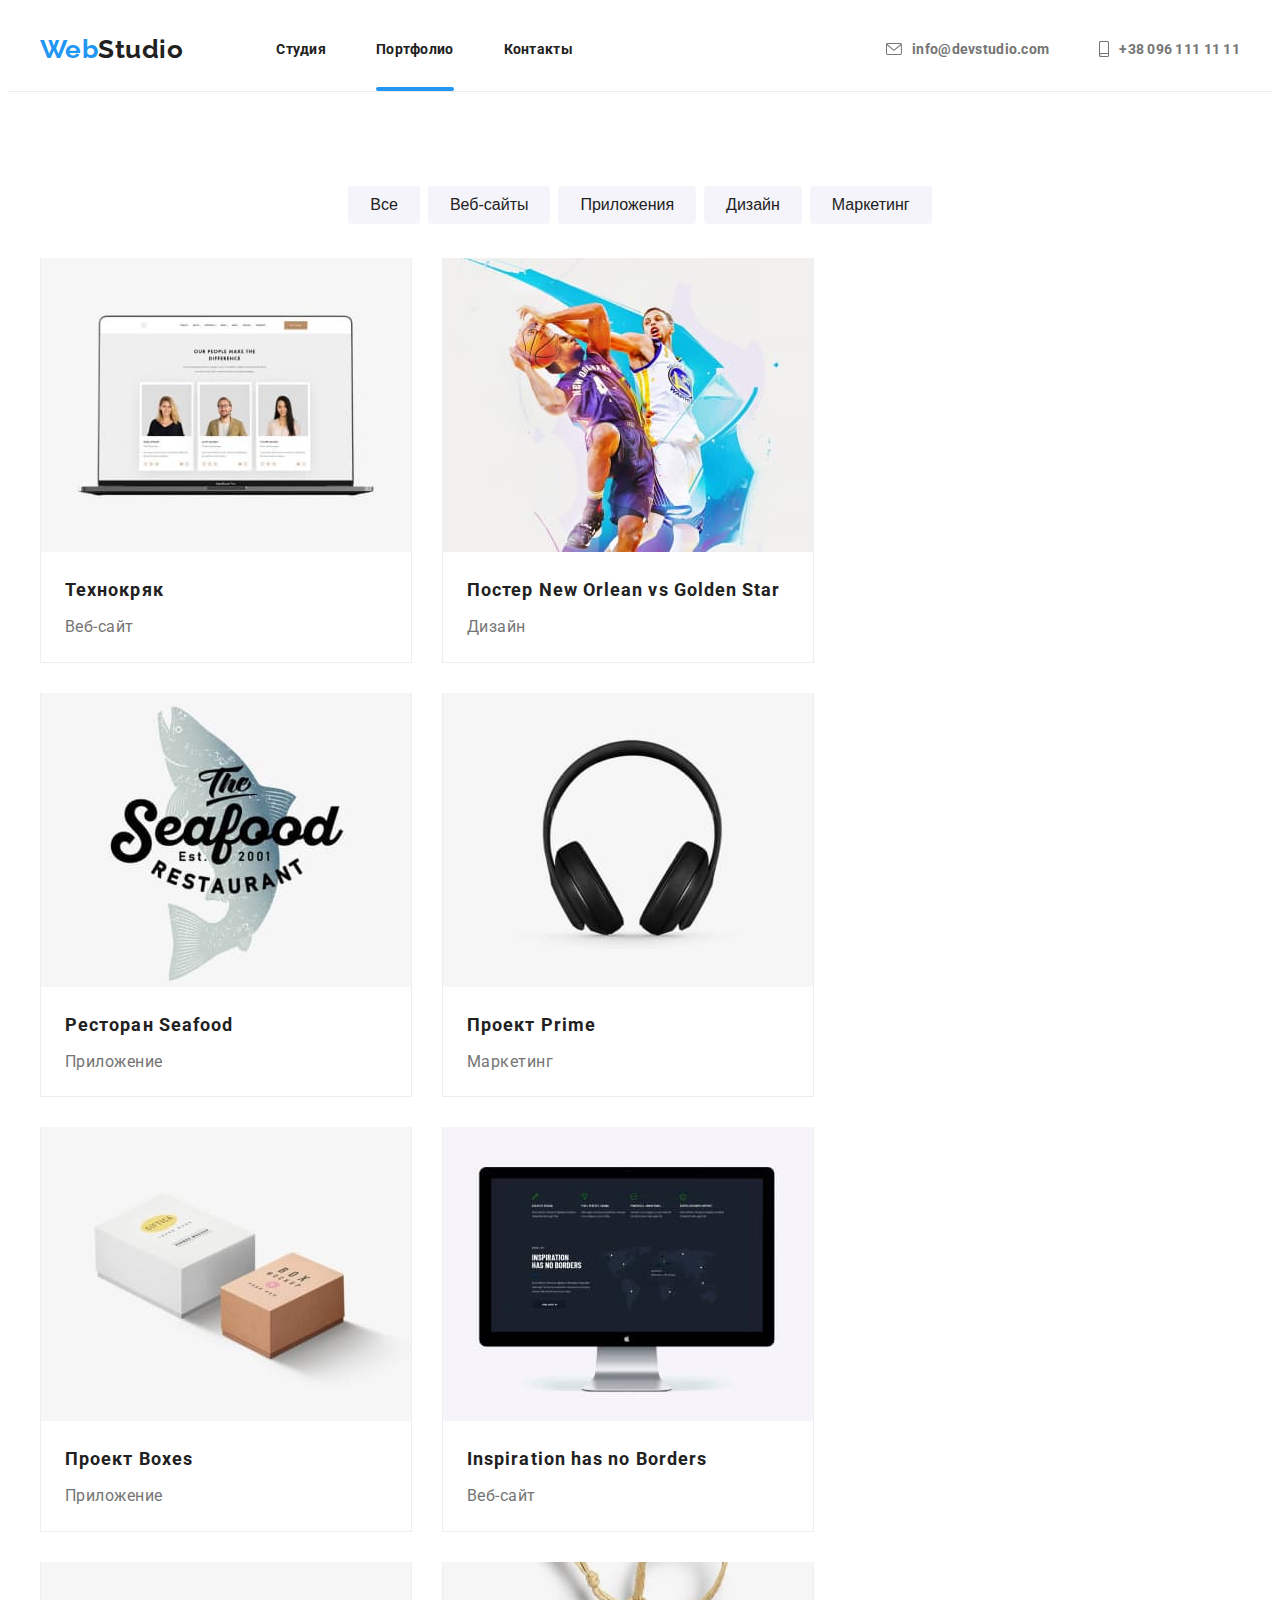
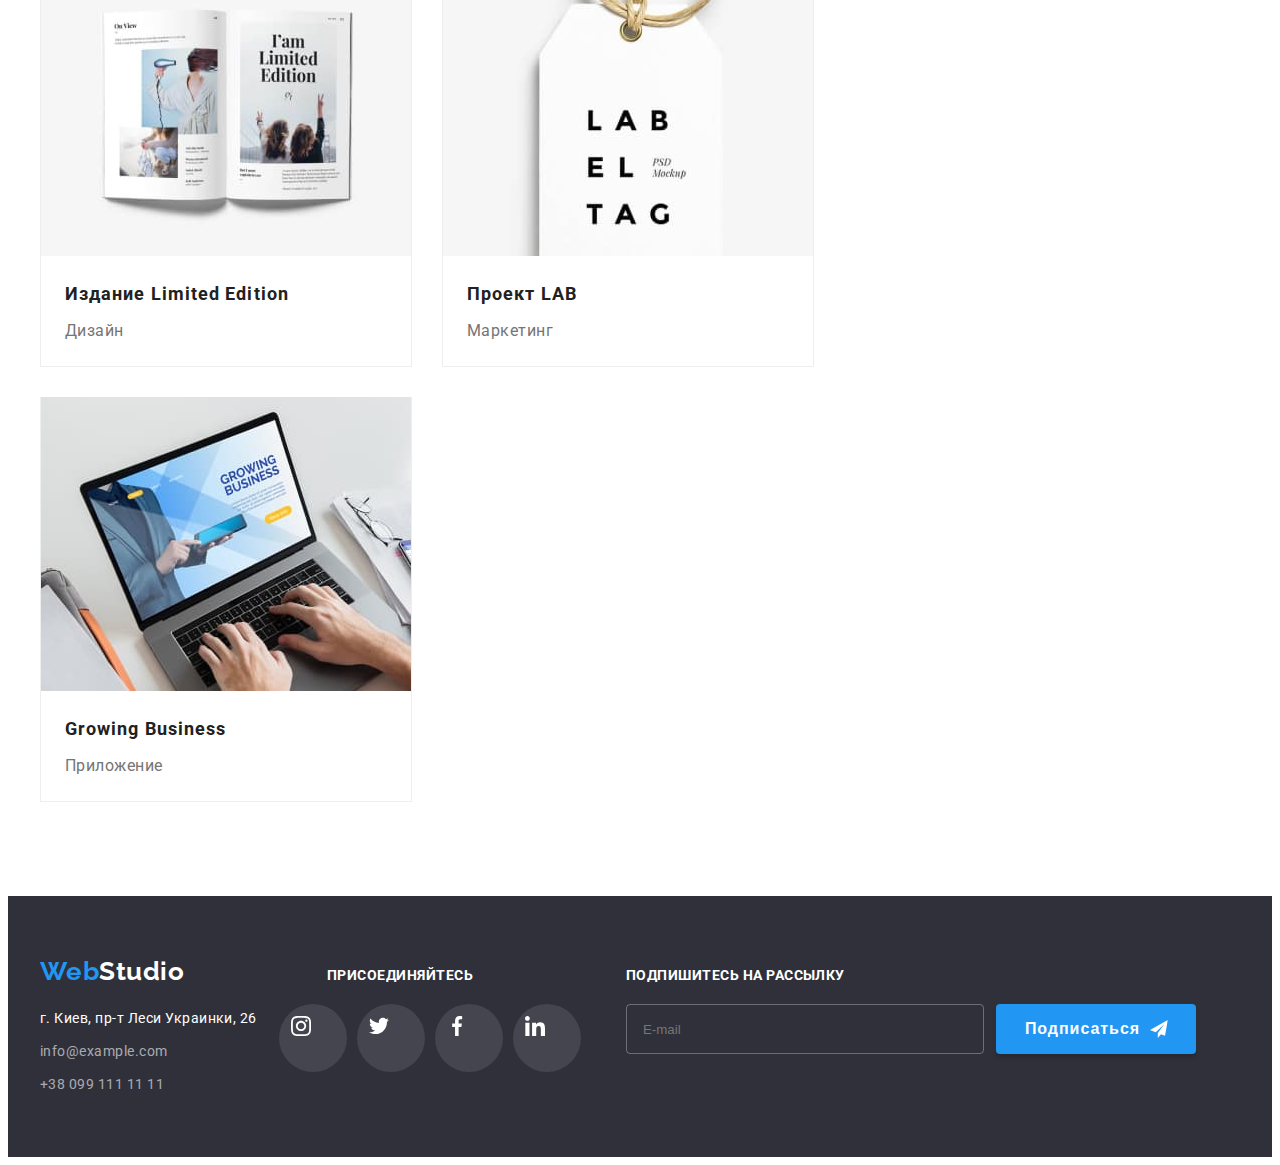
==== portfolio.html @ 142ddcfc "Добавляем разметку" ====
<!DOCTYPE html>
<html lang="en">
<head>
    <meta charset="UTF-8">
    <meta http-equiv="X-UA-Compatible" content="IE=edge">
    <meta name="viewport" content="width=, initial-scale=1.0">
    <title>Document</title>
    <link rel="preconnect" href="https://fonts.googleapis.com">
    <link rel="preconnect" href="https://fonts.gstatic.com" crossorigin>
    <link href="https://fonts.googleapis.com/css2?family=Raleway:wght@700&family=Roboto:wght@400;500;700;900&display=swap" rel="stylesheet">
    <link rel="stylesheet" href="https://cdnjs.cloudflare.com/ajax/libs/modern-normalize/1.0.0/modern-normalize.min.css"
        integrity="sha512-ISS7cAi1PEhQ8jnbJpJZMd29NlhNj4AWYyLOSp2CE/CsHxTCu+r+t0D2yoJudVrd0/8fTVPUVDzY5Tvli75u/g=="
        crossorigin="anonymous"/>
    <link rel="stylesheet" href="./css/styles.css"/>
</head>
<body class="page">

    <!--Верхняя линия-->
    <header class="header">
    <div class="container header-container">
    <nav class="container-items">
            <a href="./index.html" class="header-logo link">
    <span class="logo-web-header">Web</span>Studio
            </a>
    <ul class="list header-list">
        <li class="header-item"><a class="link header-link" href="./index.html">Студия</a></li>
        <li class="header-item"><a class="link header-link current" href="./portfolio.html">Портфолио</a></li>
        <li class="header-item"><a class="link header-link" href="">Контакты</a></li>
    </ul>
    </nav>
    <div class="header-connect">
    <ul class="list header-items">
    
    <li class="header-item">
        <a class="link header-contacts" href="mailto:info@devstudio.com">
            <svg class="header-email" width="16" height="12">
                <use href="./images/icons.svg#envelope"></use>
            </svg>
            info@devstudio.com
        </a>
    </li>
    <li class="header-item">
        <a class="link header-contacts" href="tel:+380961111111">
            <svg class="header-email" width="10" height="16">
                <use href="./images/icons.svg#smartphone"></use>
            </svg>
            +38 096 111 11 11
        </a>
    </li>
</ul>
    </div>
    </div>
</header>
<main>

    <!--Фильтр-->
    <section class="filter">
        <div class="container">
            <h2 class="visually-hidden">Особенности</h2>
        <ul class="list filter-list">
            <li class="filter-link"><button type="button" class="button-portfolio">Все</button></li>
            <li class="filter-link"><button type="button" class="button-portfolio">Веб-сайты</button></li>
            <li class="filter-link"><button type="button" class="button-portfolio">Приложения</button></li>
            <li class="filter-link"><button type="button" class="button-portfolio">Дизайн</button></li>
            <li class="filter-link"><button type="button" class="button-portfolio">Маркетинг</button></li>
        </ul>
    </div>
    </section>
    <!--Портфолио-->
    <section class="portfolio">
        <div class="container portfolio-container">
        <h1 class="portfolio-title">Картинки</h1>
        <ul class="portfolio-list">
            <li class="portfolio-item">
                <div class="portfolio-item-wrap">
            <img src="./images/img1.jpg" alt="desktop" width="370" height="294"/>
            <p class="portfolio-img-text">Технокряк это современная площадка распространения коронавируса. Компании используют эту платформу для цифрового шпионажа и атак на защищённые сервера конкурентов.</p>
                </div>
            <div class="project">
                <h2 class="portfolio-subtitle">Технокряк</h2>
                    <p class="portfolio-text">Веб-сайт</p>
            </div>
            </li>
            <li class="portfolio-item">
                <div class="portfolio-item-wrap">
            <img src="./images/img2.jpg" alt="desktop" width="370" height="294"/>
            <p class="portfolio-img-text">Технокряк это современная площадка распространения коронавируса. Компании используют эту платформу для цифрового шпионажа и атак на защищённые сервера конкурентов.</p>
                </div>
            <div class="project">
                <h2 class="portfolio-subtitle">Постер New Orlean vs Golden Star</h2>
                    <p class="portfolio-text">Дизайн</p>
                </div>
            </li>
            <li class="portfolio-item">
                <div class="portfolio-item-wrap">
            <img src="./images/img3.jpg" alt="desktop" width="370" height="294"/>
            <p class="portfolio-img-text">Технокряк это современная площадка распространения коронавируса. Компании используют эту платформу для цифрового шпионажа и атак на защищённые сервера конкурентов.</p>
                </div>
            <div class="project">
                <h2 class="portfolio-subtitle">Ресторан Seafood</h2>
                    <p class="portfolio-text">Приложение</p>
                </div>
            </li>
            <li class="portfolio-item">
                <div class="portfolio-item-wrap">
            <img src="./images/img4.jpg" alt="desktop" width="370" height="294"/>
            <p class="portfolio-img-text">Технокряк это современная площадка распространения коронавируса. Компании используют эту платформу для цифрового шпионажа и атак на защищённые сервера конкурентов.</p>
                </div>
            <div class="project">
                <h2 class="portfolio-subtitle">Проект Prime</h2>
                    <p class="portfolio-text">Маркетинг</p>
                </div>
            </li>
            <li class="portfolio-item">
                <div class="portfolio-item-wrap">
            <img src="./images/img5.jpg" alt="desktop" width="370" height="294"/>
            <p class="portfolio-img-text">Технокряк это современная площадка распространения коронавируса. Компании используют эту платформу для цифрового шпионажа и атак на защищённые сервера конкурентов.</p>
                </div>
            <div class="project">
                <h2 class="portfolio-subtitle">Проект Boxes</h2>
                    <p class="portfolio-text">Приложение</p>
                </div>
            </li>
            <li class="portfolio-item">
                <div class="portfolio-item-wrap">
            <img src="./images/img6.jpg" alt="desktop" width="370" height="294"/>
            <p class="portfolio-img-text">Технокряк это современная площадка распространения коронавируса. Компании используют эту платформу для цифрового шпионажа и атак на защищённые сервера конкурентов.</p>
                </div>
            <div class="project">
                <h2 class="portfolio-subtitle">Inspiration has no Borders</h2>
                    <p class="portfolio-text">Веб-сайт</p>
                </div>
            </li>
            <li class="portfolio-item">
                <div class="portfolio-item-wrap">
            <img src="./images/img7.jpg" alt="desktop" width="370" height="294"/>
            <p class="portfolio-img-text">Технокряк это современная площадка распространения коронавируса. Компании используют эту платформу для цифрового шпионажа и атак на защищённые сервера конкурентов.</p>
                </div>
            <div class="project">
                <h2 class="portfolio-subtitle">Издание Limited Edition</h2>
                    <p class="portfolio-text">Дизайн</p>
                </div>
            </li>
            <li class="portfolio-item">
                <div class="portfolio-item-wrap">
            <img src="./images/img8.jpg" alt="desktop" width="370" height="294"/>
            <p class="portfolio-img-text">Технокряк это современная площадка распространения коронавируса. Компании используют эту платформу для цифрового шпионажа и атак на защищённые сервера конкурентов.</p>
                </div>
            <div class="project">
                <h2 class="portfolio-subtitle">Проект LAB</h2>
                    <p class="portfolio-text">Маркетинг</p>
                </div>
            </li>
            <li class="portfolio-item">
                <div class="portfolio-item-wrap">
            <img src="./images/img9.jpg" alt="desktop" width="370" height="294"/>
            <p class="portfolio-img-text">Технокряк это современная площадка распространения коронавируса. Компании используют эту платформу для цифрового шпионажа и атак на защищённые сервера конкурентов.</p>
                </div>
            <div class="project">
                <h2 class="portfolio-subtitle">Growing Business</h2>
                    <p class="portfolio-text">Приложение</p>
                </div>
            </li>
        </ul>
    </div>
    </section>
    </main>

       <!--Подвал-->
       <footer class="footer">
        <div class="container-footer">
            <div class="container-left">
        <a class="footer-logo link" href="./index.html">
            <span class="logo-web-footer">Web</span>Studio
        </a>
    <address>
        <ul class="footer-contacts list">
            <li class="footer-address-item">
                <a class="link footer-address" href="https://www.google.com/maps/@50.4296971,30.5343957,17z/data=!5m1!1e1?hl=ru-RU">г. Киев, пр-т Леси Украинки, 26</a>
            </li>
            <li class="footer-address-item">
                <a class="link footer-contacts" href="mailto:info@devstudio.com">info@example.com</a>
            </li>
            <li class="footer-address-item">
                <a class="link footer-contacts" href="tel:+380961111111">+38 099 111 11 11</a>
            </li>
        </ul>
    </address>
            </div>
            <div class="container-middle">
                <h3 class="footer-title-link">присоединяйтесь</h3>
                <ul class="footer-social-list">
                    <li class="footer-social-list-item">
                        <a class="footer-social-link" href="">
                            <svg class="footer-link-icons" width="20" height="20">
                                <use href="./images/icons.svg#instagram"></use>
                            </svg>
                        </a> 
                    </li>
                    <li class="footer-social-list-item">
                        <a class="footer-social-link" href="">
                            <svg class="footer-link-icons" width="20" height="20">
                                <use href="./images/icons.svg#twitter"></use>
                            </svg>
                        </a> 
                    </li>
                    <li class="footer-social-list-item">
                        <a class="footer-social-link" href="">
                            <svg class="footer-link-icons" width="20" height="20">
                                <use href="./images/icons.svg#facebook"></use>
                            </svg>
                        </a> 
                    </li>
                    <li class="footer-social-list-item">
                        <a class="footer-social-link" href="">
                            <svg class="footer-link-icons" width="20" height="20">
                                <use href="./images/icons.svg#linkedin"></use>
                            </svg>
                        </a> 
                    </li>
                </ul>
            </div>
            <div class="container-right">
                <h3 class="footer-title-link">Подпишитесь на рассылку</h3>
                <form class="container-right-form" action="#">
                <label class="input-email" for="user-newsletter"></label>
                <input 
                type="text" 
                class="form-newsletter" 
                name="user-newsletter" 
                id="user-newsletter"
                placeholder="E-mail">
                <button  class="footer-btn" type="submit">
                    <span class="footer-btn-text">Подписаться
                        <svg class="footer-right-link-icons" width="24" height="24">
                            <use href="./images/icons.svg#icon-send"></use>
                        </svg>
                    </span>
                </button>
            </form>
            </div>
</div>
    </footer>
</body>
</html>
---- css/styles.css ----
:root {
  --header-color: #212121;
  --color-text:#757575;
  --accent-color:#2196F3;
  --title-color:#FFFFFF;
}
  body {
  font-family: 'Roboto', sans-serif;
  letter-spacing: 0.03em;
}
.list {
  list-style: none;
}
.link {
  text-decoration: none;
}
p,h1,h2,h3,h4,h5,h6 {
  margin: 0;
}
ul {
  margin: 0;
  padding-left: 0;
}
button {
  cursor: pointer;
}
img {
  display: block;
  max-width: 100%;
  height: auto;
}

.container {
  width: 1200px;
  padding-left: 15px;
  padding-right: 15px;
  margin: 0 auto;
}
section {
  padding-top: 94px;
  padding-bottom: 94px;
}

/*----Верхняя линия----*/
.header {
 
  background-color: var(--title-color);
  border-bottom-color:#ECECEC;
  border-bottom-width: 1px;
  border-bottom-style: solid;
}
.header-container{
  display: flex;
  align-items: center;
} 
.container-items {
  display: flex;
  align-items: center; 
}
.header-list {
  display: flex;
}
.header-item:not(:last-child) {
  margin-right: 50px;
}
.header-connect {
  margin-left: auto;
}
.header-items {
  display: flex;
}


.header-logo {
  margin-right: 93px;
  font-family: 'Raleway', sans-serif;
  font-style: normal;
  font-weight: bold;
  font-size: 26px;
  line-height: 1.19; 
  color: var(--header-color);
}
.logo-web-header {
  font-family: 'Raleway', sans-serif;
  font-style: normal;
  font-weight: bold;
  font-size: 26px;
  line-height: 1.19; 
  color: #2196F3;

}
.header-link {
  font-weight: bold;
  font-size: 14px;
  line-height: 1.33;
  letter-spacing: 0.02em;
  color: var(--header-color);
  transition: color 250ms  cubic-bezier(0.4, 0, 0.2, 1);
  position: relative;
  display: flex;
  padding-top: 32px;
  padding-bottom: 32px;
  
}
.current::after {
  content: '';
  position: absolute;
  display: block;
  width: 100%;
  background-color: var(--accent-color);
  height: 4px;
  left: 0;
  bottom: 0;
  border-radius: 2px;
}




.header-contacts {
  font-style: normal;
  font-weight: bold;
  font-size: 14px;
  line-height: 1.33;
  letter-spacing: 0.02em;
  color: var(--color-text);
  display: flex;
  flex-direction: row;
  align-items: center;
  transition: color 250ms  cubic-bezier(0.4, 0, 0.2, 1);
}
.header-contacts:focus,
.header-contacts:hover {
  color: var(--accent-color);
}

.header-link:hover, 
.header-link:focus{
  color: var(--accent-color);
}
.header-contacts:hover .header-email,
.header-contacts:focus .header-email{
  fill: var(--accent-color);
}
.header-email {
  cursor: pointer;
  fill: var(--color-text);
  margin-right: 10px;
}







/*--Шапка--*/

.tagline {
  padding-top: 200px;
  padding-bottom: 200px;
  background-color:#2F303A;
  text-align: center;
  
  
  }
  .overlay {
    max-width: 1600px;
    height: 600px;
    margin-left: auto;
    margin-right: auto;
    background-image: linear-gradient(
      rgba(47, 48, 58, 0.4),
      rgba(47, 48, 58, 0.4)
      ),
      url("../images/overlay.jpg");
    background-size: cover;
    background-repeat: no-repeat;
    background-position: center;

  }

.tagline-title {
  font-weight: 900;
  font-size: 44px;
  line-height: 1.36;
  letter-spacing: 0.06em;
  text-transform: uppercase;
  color: var(--title-color);
  display: flex;
  max-width: 696px;
  margin-bottom: 30px;
  margin-left: auto;
  margin-right: auto;
}
.tagline-btn {
  background: var(--accent-color);
  box-shadow: 0px 4px 4px rgba(0, 0, 0, 0.15);
  border: 0;
  border-radius: 4px;
  margin-top: 30px;
  margin-right: auto;
  margin-left: auto;
  font-weight: 700;
  font-size: 16px;
  line-height: 1.87;
  letter-spacing: 0.06em;
  cursor: pointer;
  display: flex;
  padding: 10px 32px;
  transition: background-color 250ms  cubic-bezier(0.4, 0, 0.2, 1);

}
.tagline-btn-text {
  font-weight: bold;
  font-size: 16px;
  line-height: 1.87;
  display: flex;
  align-items: center;
  text-align: center;
  letter-spacing: 0.06em;
  color: var(--title-color);

}
.tagline-btn:hover,
.tagline-btn:focus {
  background-color: #188CE8;
}



/*---Список качеств---*/



.feature {
  padding-top: 94px;
  padding-bottom: 94px;
}

.feature-container {
  display: flex;
  justify-content: space-around;
}


.feature-item {
  width: 270px;
  height: 251px;
}
.feature-item::before {
  display: block;
  content: "";
  height: 120px;
  background-size: 70px 70px;
  background-repeat: no-repeat;
  background-position: center;
  background-color: #F5F4FA;
  border-radius: 4px;
  margin-bottom: 30px;
  
}
.icon-antenna::before {
  background-image: url("../images/antenna\ 1.svg");
}
.icon-clock::before {
  background-image: url("../images/clock\ 1.svg");
}
.icon-diagram::before {
  background-image: url("../images/diagram\ 1.svg");
}
.icon-astronaut::before {
  background-image: url("../images/astronaut\ 1.svg");
}
.feature-title {
  font-style: normal;
  font-weight: bold;
  font-size: 14px;
  line-height: 1.14;
  text-transform: uppercase;
  color: var(--header-color);
}
.visually-hidden {
  position: absolute;
  white-space: nowrap;
  width: 1px;
  height: 1px;
  overflow: hidden;
  border: 0;
  padding: 0;
  clip: rect(0 0 0 0);
  clip-path: inset(50%);
  margin: -1px;
}
.feature-text {
  padding-top: 10px;
  font-style: normal;
  font-weight: normal;
  font-size: 14px;
  line-height: 1.71;
  color: var(--color-text);
}
.feature-item:not(:last-child) {
  margin-right: 30px;
}



/*--Фото чем мы занимаемся--*/
.about {
  padding-top: 0px;
  padding-bottom: 94px;
}
.about-title {
  font-weight: bold;
  font-size: 36px;
  line-height: 1.16;
  text-align: center;
  color: var(--header-color);
  padding-bottom: 50px;
}
.about-list {
  display: flex;
  flex-wrap: wrap;
  margin-left: -30px;
  margin-bottom: -30px;
}
.about-images {
  width: calc(100% / 3 - 30px);
  margin-left: 30px;
  margin-bottom: 30px;
  position: relative;
}


.about-main-text {
  position: absolute;
  left: 0;
  bottom: 0;
  background-color: rgba(47, 48, 58, 0.8);
  font-size: 14px;
  line-height: 1.14;
  text-align: center;
  padding: 27px;
  width: 100%;
  align-items: center;
  text-transform: uppercase;
  color: var(--title-color);
  
}
/*--Наша команда--*/
.team {
  background: #F5F4FA;
  padding-top: 0px;
  padding-bottom: 0px;
  
}
.team-container {
  max-width: 1600px;
  height: 708px;
}
  
.team-text {
  font-weight: bold;
  font-size: 36px;
  line-height: 1.16;
  color: var(--header-color);
  align-items: center;
  text-align: center;
  padding-bottom: 50px;
  padding-top: 94px;

}
.team-name {
  font-style: normal;
  font-weight: 500;
  font-size: 16px;
  line-height: 1.18;
  color: var(--header-color);
  text-align: center;
  margin-top: 30px;
  margin-bottom: 10px;


}
.team-position {
  font-size: 16px;
  line-height: 1.18;
  color: var(--color-text);
  align-items: center;
  text-align: center;
  margin-bottom: 16px;
}
.team-list {
  display: flex;
  flex-wrap: wrap;
  margin-left: -30px;
  margin-bottom: -30px;
}
.card-item {
  width: calc(100% / 4 - 30px);
  margin-left: 30px;
  margin-bottom: 30px;
  box-shadow: 0px 1px 3px rgba(0, 0, 0, 0.12), 0px 1px 1px rgba(0, 0, 0, 0.14),
  0px 2px 1px rgba(0, 0, 0, 0.2);
  border-radius: 0px 0px 4px 4px;
  background: var(--title-color);
}

.team-social-list {
  display: flex;
  justify-content: space-around;
  margin-left: 32px;
  margin-right: 30px;
  
}
.team-social-item:not(:first-child) {
  margin-left: 10px;
}

.team-social-link {
  width: 44px;
  height: 44px;
  display: flex;
  background-color: var(--title-color) ;
  justify-content: center;
  align-content: center;
  border-radius: 50%;
  margin-bottom: 30px;
  flex-direction: column;
  align-items: center;
  transition: background-color 250ms  cubic-bezier(0.4, 0, 0.2, 1);

}



.team-social-link:hover,
.team-social-link:focus {
  background-color: #2196F3;
}
.team-social-link:hover .social-icon,
.team-social-link:focus .social-icon {
  fill: var(--title-color);
}
.social-icon {
  fill: #AFB1B8;

}
/*--Постоянные клиенты--*/
.client {
  padding-top: 94px;
  padding-bottom: 94px;
}
.client-container {
  width: 1200px;
  height: 184px;
}
.client-text {
  font-weight: bold;
  font-size: 36px;
  line-height: 1.17;
  color: var(--header-color);
  align-items: center;
  text-align: center;
  padding-bottom: 50px;
  
}

  .client-list {
    display: flex;
    flex-direction: row;
    flex-wrap: wrap;
    margin-left: -30px;
    margin-top: -50px;
    margin-bottom: 122px;
    color: purple;
    
  }
  .client-link {
    display: flex;
    justify-content: center;
    align-items: center;
    border: 1px solid #AFB1B8;
    border-radius: 4px;
    margin-left: 30px;
    margin-top: 50px;
    color: #AFB1B8;
    width: 170px;
    height: 92px;
    transition: fill 250ms  cubic-bezier(0.4, 0, 0.2, 1);
    
  }
  .client-link:hover,
  .client-link:focus {
    border: 1px solid var(--accent-color);
  }
  .client-link:hover .client-icon,
  .client-link:focus .client-icon {
  fill: var(--accent-color);
  }

  .client-icon {
    fill: #AFB1B8;
    transition: fill 250ms  cubic-bezier(0.4, 0, 0.2, 1);
    
  }





/*--Подвал--*/

.footer {
  background-color: #2F303A;
  padding-top: 60px;
  padding-bottom: 60px;
}
.container-footer {
  display: flex;
  align-items: baseline;
    width: 1200px;
    padding-left: 15px;
    padding-right: 15px;
    margin: 0 auto;
}


.footer-logo {
  font-family: Raleway, sans-serif;
  font-style: normal;
  font-weight: bold;
  font-size: 26px;
  line-height: 1.19; 
  color: var(--title-color);
  display: inline-block;
  padding-bottom: 20px;


}
.footer-address-item:not(:last-child) {
  margin-bottom: 9px;
}
.logo-web-footer {
  font-family: Raleway, sans-serif;
  font-style: normal;
  font-weight: bold;
  font-size: 26px;
  line-height: 1.19; 
  letter-spacing: 0.03em;
  color: #2196F3;
}
.footer-address {
  font-style: normal;
  font-size: 14px;
  line-height: 1.71;
  color: var(--title-color);
  margin-top: 20px;
}
.footer-contacts {
  font-style: normal;
  font-size: 14px;
  line-height: 1.71;
  color: rgba(255, 255, 255, 0.6);
}

.container-middle {
  width: 206px;
  height: 80px;
  margin-left: 70px;

}
.footer-title-link {
  font-weight: 700;
  font-size: 14px;
  line-height: 1.14;
  text-transform: uppercase;
  color: #FFFFFF;
  margin-bottom: 20px;
}
.footer-social-list {
  display: flex;
  justify-content: center;
  align-items: center;
  list-style: none;
  padding: 0px;
}
.footer-social-list-item:not(:first-child) {
  margin-left: 10px;
}
.footer-social-link {
  display: block;
  width: 44px;
  height: 44px;
  border-radius: 50%;
  padding: 12px;
  background-color: rgba(255, 255, 255, 0.1);
  color: #FFFFFF;
  transition: background-color 250ms  cubic-bezier(0.4, 0, 0.2, 1);
}
.footer-link-icons {
  fill: #FFFFFF;
}
.footer-social-link:hover,
.footer-social-link:focus {
  background-color: #2196F3;
}
.container-right {
  width: 570px;
  height: 86px;
  margin-left: 93px;
}
.container-right-form {
  display: flex;
  justify-content: space-between;
}

.form-newsletter {
width: 358px;
height: 50px;
border: 1px solid rgba(255, 255, 255, 0.3);
box-sizing: border-box;
border-radius: 4px;
background-color: transparent;
color: var(--title-color);
padding-left: 16px;
cursor: pointer;
transition: border-color 250ms  cubic-bezier(0.4, 0, 0.2, 1);
outline: none;
}

.form-newsletter:focus {
  border-color: var(--accent-color);
}

.footer-btn {
  background: var(--accent-color);
  box-shadow: 0px 4px 4px rgba(0, 0, 0, 0.15);
  border: 0;
  border-radius: 4px;
  margin-right: auto;
  margin-left: 12px;
  font-weight: 700;
  font-size: 16px;
  line-height: 1.87;
  letter-spacing: 0.06em;
  cursor: pointer;
  display: flex;
  padding: 10px 28px 10px 29px;
  transition: background-color 250ms  cubic-bezier(0.4, 0, 0.2, 1);

}
.footer-btn-text {
  width: 143px;
  height: 30px; 
  font-weight: bold;
  font-size: 16px;
  line-height: 1.87;
  display: flex;
  align-items: center;
  text-align: center;
  letter-spacing: 0.06em;
  color: var(--title-color);
  
}
.footer-right-link-icons {
  margin-left: 10px;
  fill: var(--title-color);
  display: flex;
  align-items: center;
  text-align: center;
  flex-direction: column;
  justify-content: center;
  align-content: center;

}
.footer-btn:hover,
.footer-btn:focus {
  background-color: #188CE8;
}

/*---Фильтр---*/
.portfolio-container{
padding-left: 0px;
padding-right: 0px;
}

.filter {
  padding-bottom: 0px;
}
.filter-list {
  display: flex;
  justify-content: center;

}
.button-portfolio {
  font-weight: 500;
  font-size: 16px;
  line-height: 1.63;
  color: var(--header-color);
  background: #F5F4FA;
  cursor: pointer;
  position: relative;
  text-align: center;
  padding: 6px 22px;
  border-radius: 4px;
  border: 0;
  min-height: 38px;
  transition: background-color 250ms  cubic-bezier(0.4, 0, 0.2, 1), color 250ms  cubic-bezier(0.4, 0, 0.2, 1);
}
.filter-link:not(:last-child) {
  margin-right: 8px;
}

.button-portfolio:hover,
.button-portfolio:focus {
  background-color: #188CE8;
  color: var(--title-color);
  box-shadow: 0px 3px 1px rgba(0, 0, 0, 0.1), 0px 1px 2px rgba(0, 0, 0, 0.08), 0px 2px 2px rgba(0, 0, 0, 0.12);
  border-radius: 4px;
}



/*----Порфолио---*/

.portfolio-container {
width: 1200px;
}
.portfolio {
  padding-top: 34px;
  padding-bottom: 94px;
}

.portfolio-title {
  display: none;
}
.portfolio-list {
  width: 1200px;
  list-style: none;
  display: flex;
  flex-wrap: wrap;
  margin-left: -30px;
  margin-bottom: -30px;
}
.portfolio-item {
  width: calc(100% / 3 - 30px);
  margin-left: 30px;
  margin-bottom: 30px;
  border-bottom: 1px solid #EEEEEE;
  border-left: 1px solid #EEEEEE;
  border-right: 1px solid #EEEEEE;
  position: relative;
}
.project {
  padding: 20px 24px;
  background: var(--title-color);
  

}
.portfolio-subtitle {
  font-family: Roboto, sans-serif;
  font-weight: bold;
  font-size: 18px;
  line-height: 2.00;
  letter-spacing: 0.06em;
  color: var(--header-color);
  padding-bottom: 4px;
}
.portfolio-text {
  font-style: normal;
  font-weight: normal;
  font-size: 16px;
  line-height: 1.87;
  color: var(--color-text);
}
.portfolio-item:focus,
.portfolio-item:hover {

  box-shadow: 0px 1px 1px rgba(0, 0, 0, 0.12),
  0px 4px 4px rgba(0, 0, 0, 0.06),
  1px 4px 6px rgba(0, 0, 0, 0.16);

}
.portfolio-item {
cursor: pointer;
transition: box-shadow 250ms  cubic-bezier(0.4, 0, 0.2, 1);
}
.portfolio-item:hover .portfolio-img-text{
  transform: translateY(0);
}

.portfolio-item-wrap {
  position: relative;
  overflow: hidden;
}
.portfolio-img-text {
  font-weight: normal;
  font-size: 18px;
  line-height: 1.56;
  color: var(--title-color);
  position: absolute;
  top: 0;
  left: 0;
  background: rgba(33, 150, 243, 0.9);
  height: 100%;
  padding: 63px 24px 63px 24px;
  transform: translateY(100%);
  transition: transform 250ms  cubic-bezier(0.4, 0, 0.2, 1);
}


/*----Модалка---*/


.backdrop {
  position: fixed;
  top: 0;
  width: 100vw;
  height: 100vh;
  background-color: rgba(0, 0, 0, 0.2);
  transition: opacity 250ms cubic-bezier(0.4, 0, 0.2, 1),visibility 250ms cubic-bezier(0.4, 0, 0.2, 1);

}
.backdrop.is-hidden .modal {
  transform: scale(1.2);
}
.modal {
  width: 528px;
  min-height: 581px;
  background-color: var(--title-color);
  border-radius: 4px;
  position: absolute;
  top: 50%;
  left: 50%;
  transform: translate(-50%, -50%); scale: (1);
  transition: tranform 250ms;
  padding: 40px;
}
.modal-close {
  width: 30px;
  height: 30px;
  border: 1px solid rgba(0, 0, 0, 0.1);
  background-color: transparent;
  border-radius: 50%;
  display: flex;
  align-items: center;
  justify-content: center;
  box-sizing: border-box;
  position: absolute;
  top: 8px;
  right: 8px;

}
.is-hidden {
  opacity: 0;
  pointer-events: none;
  visibility: hidden;
}
.modal-title {
font-weight: bold;
font-size: 20px;
line-height: 1.15;
text-align: center;
margin-bottom: 12px;
}
.form-input {
  width: 100%;
  height: 40px;
  border: 1px solid rgba(33, 33, 33, 0.2);
  border-radius: 4px;
  padding-left: 42px;
  cursor: pointer;
  outline: none;
  transition: border-color 250ms  cubic-bezier(0.4, 0, 0.2, 1);


}
.form-input::placeholder {
  font-size: 12px;
  line-height: 1.17;
  letter-spacing: 0.01em;
  color: rgba(117, 117, 117, 0.5);
}

.form-input:focus {
  border-color: var(--accent-color);
}
.form-input:focus + .input-icon {
  fill: var(--accent-color);
}
.input-wrap {
  position: relative;
}
.input-icon {
  position: absolute;
  left: 12px;
  top: 50%;
  transform: translateY(-50%);
  display: inline-block;
  fill: var(--header-color);
  transition: fill 250ms cubic-bezier(0.4, 0, 0.2, 1);


}
.modal-btn {
  background: var(--accent-color);
  box-shadow: 0px 4px 4px rgba(0, 0, 0, 0.15);
  border: 0;
  border-radius: 4px;
  margin-top: 30px;
  margin-right: auto;
  margin-left: auto;
  font-weight: 700;
  font-size: 16px;
  line-height: 1.87;
  letter-spacing: 0.06em;
  cursor: pointer;
  display: flex;
  padding: 10px 55px 10px 56px;
  transition: background-color 250ms  cubic-bezier(0.4, 0, 0.2, 1);
  width: 200px;
  height: 50px;
}
.modal-btn-text {
  font-weight: bold;
  font-size: 16px;
  line-height: 1.87;
  display: flex;
  align-items: center;
  text-align: center;
  letter-spacing: 0.06em;
  color: var(--title-color);

}
.modal-btn:hover,
.modal-btn:focus {
  background-color: #188CE8;
}
.input-text {
  font-weight: normal;
  font-size: 12px;
  line-height: 1.17;
  letter-spacing: 0.01em;
  color: var(--color-text);
  margin-bottom: 4px;
}

.form-field:not(:last-child) {
  margin-bottom: 10px;
  
}
.form-text {
  width: 100%;
  height: 120px; 
  padding: 12px 16px 12px 16px;
  border: 1px solid rgba(33, 33, 33, 0.2);
  box-sizing: border-box;
  border-radius: 4px;
  resize: none;
  outline: none;
  transition: border-color 250ms  cubic-bezier(0.4, 0, 0.2, 1);
}

.form-text::placeholder {
  font-size: 12px;
  line-height: 1.17;
  letter-spacing: 0.01em;
  color: rgba(117, 117, 117, 0.5);
}
.form-text:focus {
  border-color: var(--accent-color);
}

.check-text {
  font-size: 14px;
  line-height: 1.71;
  color: #757575;
  padding-left: 8px;
  display: flex;
  align-content: center;
    align-items: center;


}
.check-text-second {
text-decoration-line: underline;
color: #2196F3;
padding-left: 4px;
}
.check-text span {
  content: "";
  width: 16px;
  height: 15px;
  border: 2px solid var(--header-color);
  border-radius: 2px;
  margin-right: 7px;
  display: flex;
  align-items: center;
  justify-content: center;
}
.policy-icon {
  fill: transparent;
  cursor: pointer;
}
.policy-check:checked + .check-text span {
  border: none;
  background-color: var(--accent-color);
}
.policy-check:checked + .check-text .policy-icon {
  fill: var(--title-color);
}
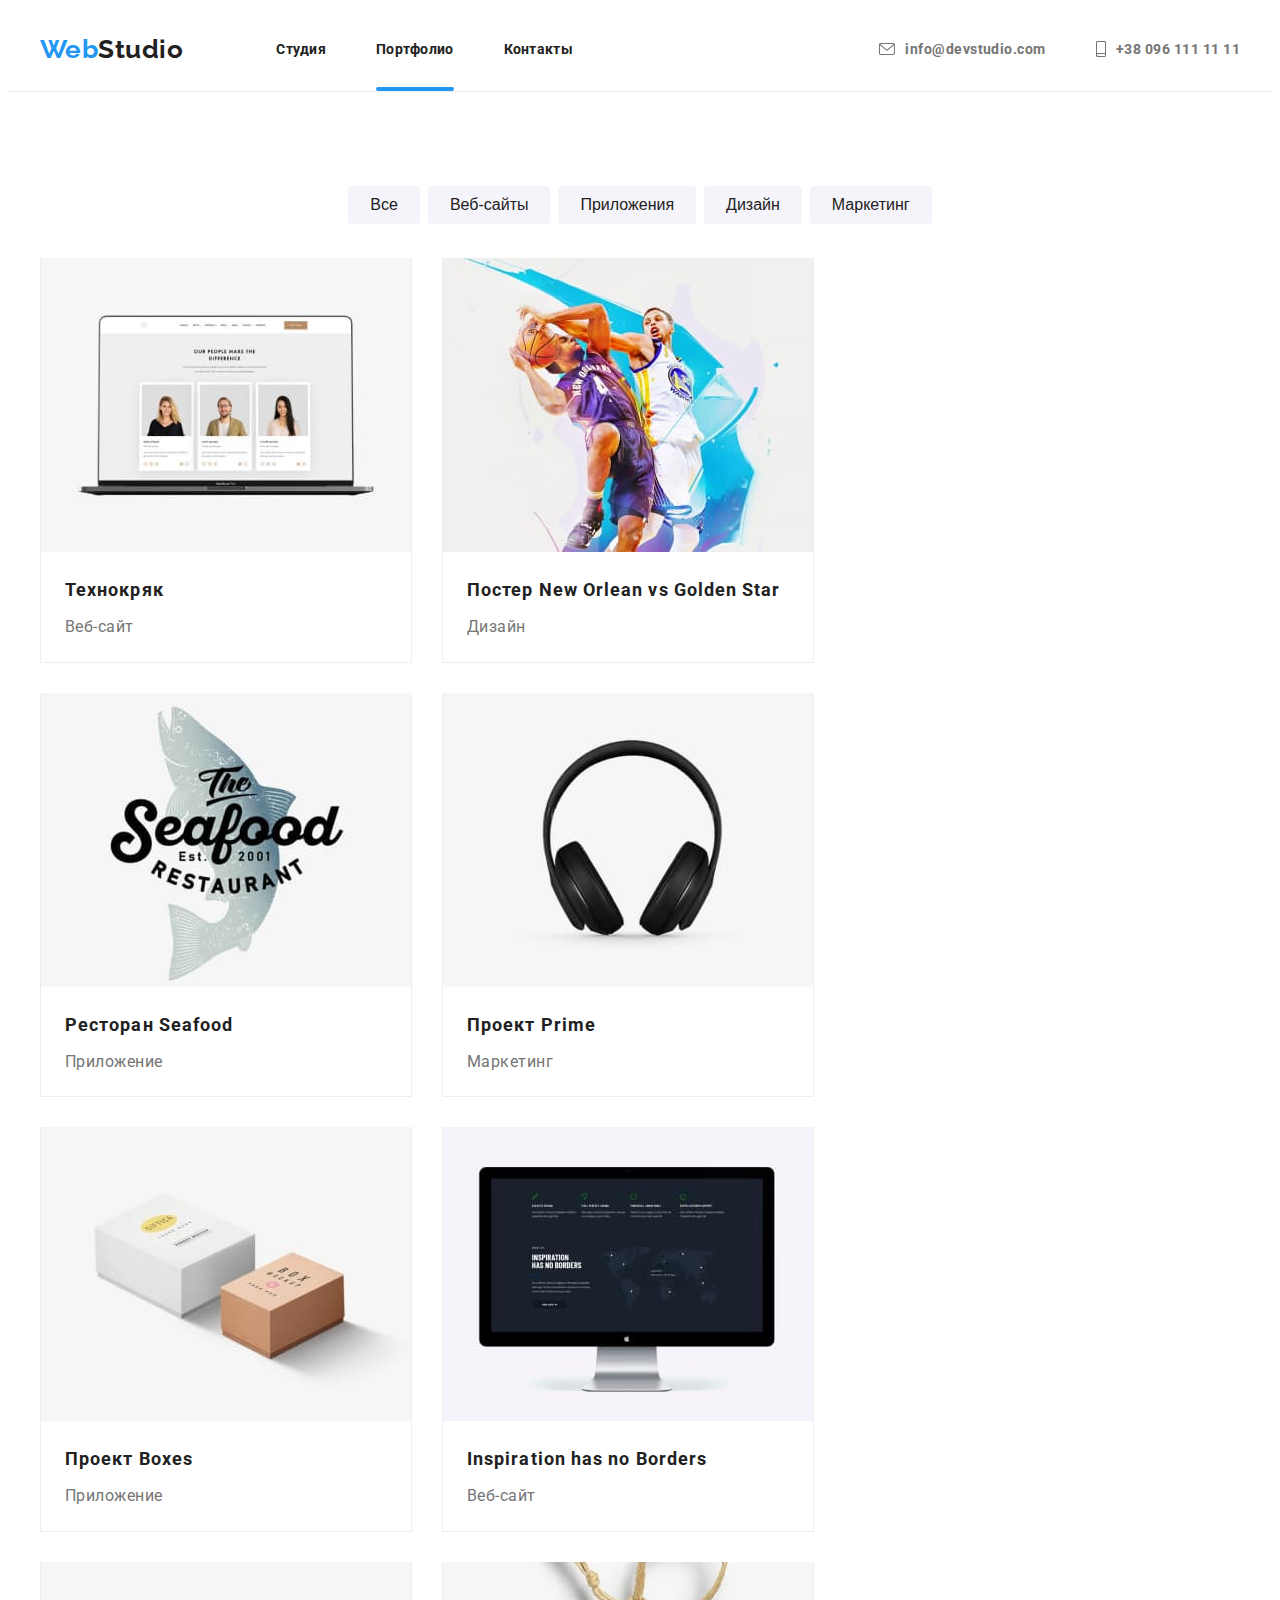
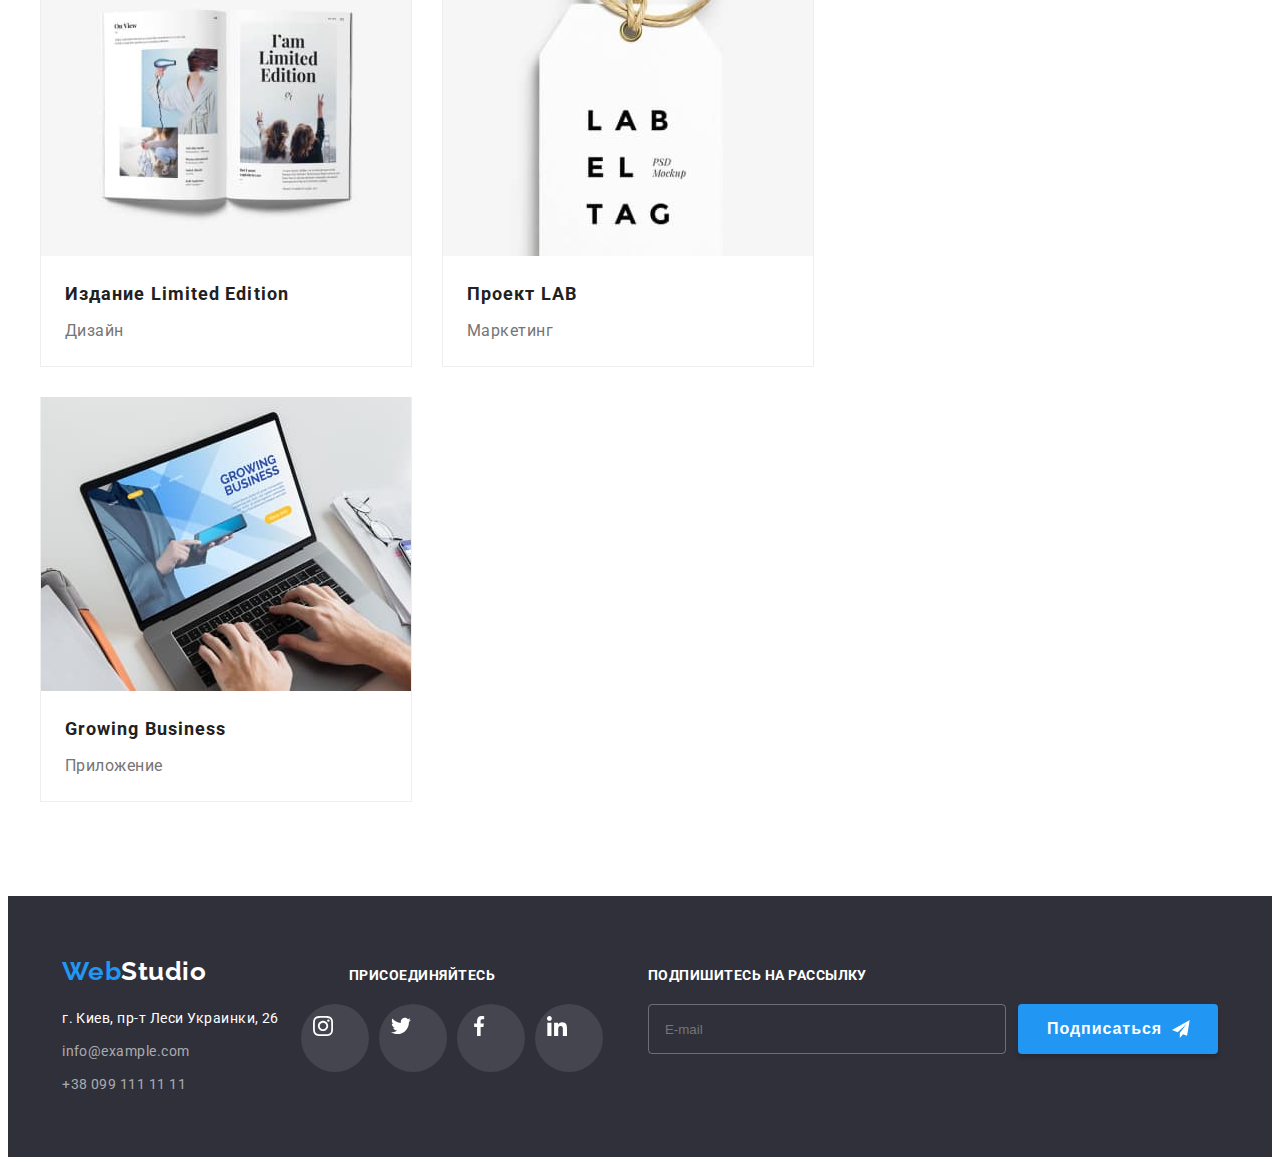
==== commit 68fdacbc: "Добавляем разметку" ====
--- a/portfolio.html
+++ b/portfolio.html
@@ -11,154 +11,157 @@
     <link rel="stylesheet" href="https://cdnjs.cloudflare.com/ajax/libs/modern-normalize/1.0.0/modern-normalize.min.css"
         integrity="sha512-ISS7cAi1PEhQ8jnbJpJZMd29NlhNj4AWYyLOSp2CE/CsHxTCu+r+t0D2yoJudVrd0/8fTVPUVDzY5Tvli75u/g=="
         crossorigin="anonymous"/>
-    <link rel="stylesheet" href="./css/styles.css"/>
+    <link rel="stylesheet" href="./css/main.min.css"/>
+    
 </head>
 <body class="page">
 
     <!--Верхняя линия-->
-    <header class="header">
-    <div class="container header-container">
-    <nav class="container-items">
-            <a href="./index.html" class="header-logo link">
-    <span class="logo-web-header">Web</span>Studio
-            </a>
-    <ul class="list header-list">
-        <li class="header-item"><a class="link header-link" href="./index.html">Студия</a></li>
-        <li class="header-item"><a class="link header-link current" href="./portfolio.html">Портфолио</a></li>
-        <li class="header-item"><a class="link header-link" href="">Контакты</a></li>
-    </ul>
-    </nav>
-    <div class="header-connect">
-    <ul class="list header-items">
-    
-    <li class="header-item">
-        <a class="link header-contacts" href="mailto:info@devstudio.com">
-            <svg class="header-email" width="16" height="12">
-                <use href="./images/icons.svg#envelope"></use>
-            </svg>
-            info@devstudio.com
-        </a>
-    </li>
-    <li class="header-item">
-        <a class="link header-contacts" href="tel:+380961111111">
-            <svg class="header-email" width="10" height="16">
-                <use href="./images/icons.svg#smartphone"></use>
-            </svg>
-            +38 096 111 11 11
-        </a>
-    </li>
-</ul>
-    </div>
-    </div>
-</header>
-<main>
+    <header class="page-header">
+        <div class="container header-container">
+            <nav class="container-items">
+                <a href="./index.html" class="header-logo link">
+                    <span class="logo-web-header">Web</span>Studio
+                </a>
+            <ul class="list header-list">
+                <li class="header-item">
+                    <a class="link header-link" href="./index.html">Студия</a></li>
+                <li class="header-item">
+                    <a class="link header-link current" href="./portfolio.html">Портфолио</a></li>
+                <li class="header-item">
+                    <a class="link header-link" href="">Контакты</a></li>
+            </ul>
+            </nav>
+        <div class="header-connect">
+            <ul class="list header-list">        
+                <li class="header-item">
+                    <a class="link header-contacts" href="mailto:info@devstudio.com">
+                        <svg class="header-email" width="16" height="12">
+                        <use href="./images/icons.svg#envelope"></use>
+                        </svg>
+                        info@devstudio.com
+                    </a>
+                </li>
+                <li class="header-item">
+                    <a class="link header-contacts" href="tel:+380961111111">
+                        <svg class="header-email" width="10" height="16">
+                        <use href="./images/icons.svg#smartphone"></use>
+                        </svg>
+                        +38 096 111 11 11
+                    </a>
+                </li>
+            </ul>
+        </div>
+        </div>
+    </header>
+    <main>
 
     <!--Фильтр-->
     <section class="filter">
         <div class="container">
             <h2 class="visually-hidden">Особенности</h2>
-        <ul class="list filter-list">
-            <li class="filter-link"><button type="button" class="button-portfolio">Все</button></li>
-            <li class="filter-link"><button type="button" class="button-portfolio">Веб-сайты</button></li>
-            <li class="filter-link"><button type="button" class="button-portfolio">Приложения</button></li>
-            <li class="filter-link"><button type="button" class="button-portfolio">Дизайн</button></li>
-            <li class="filter-link"><button type="button" class="button-portfolio">Маркетинг</button></li>
-        </ul>
-    </div>
+            <ul class="list filter__list">
+                <li class="filter__link"><button type="button" class="filter__button">Все</button></li>
+                <li class="filter__link"><button type="button" class="filter__button">Веб-сайты</button></li>
+                <li class="filter__link"><button type="button" class="filter__button">Приложения</button></li>
+                <li class="filter__link"><button type="button" class="filter__button">Дизайн</button></li>
+                <li class="filter__link"><button type="button" class="filter__button">Маркетинг</button></li>
+            </ul>
+        </div>
     </section>
     <!--Портфолио-->
     <section class="portfolio">
-        <div class="container portfolio-container">
-        <h1 class="portfolio-title">Картинки</h1>
-        <ul class="portfolio-list">
-            <li class="portfolio-item">
-                <div class="portfolio-item-wrap">
-            <img src="./images/img1.jpg" alt="desktop" width="370" height="294"/>
-            <p class="portfolio-img-text">Технокряк это современная площадка распространения коронавируса. Компании используют эту платформу для цифрового шпионажа и атак на защищённые сервера конкурентов.</p>
-                </div>
-            <div class="project">
-                <h2 class="portfolio-subtitle">Технокряк</h2>
-                    <p class="portfolio-text">Веб-сайт</p>
-            </div>
-            </li>
-            <li class="portfolio-item">
-                <div class="portfolio-item-wrap">
-            <img src="./images/img2.jpg" alt="desktop" width="370" height="294"/>
-            <p class="portfolio-img-text">Технокряк это современная площадка распространения коронавируса. Компании используют эту платформу для цифрового шпионажа и атак на защищённые сервера конкурентов.</p>
-                </div>
-            <div class="project">
-                <h2 class="portfolio-subtitle">Постер New Orlean vs Golden Star</h2>
-                    <p class="portfolio-text">Дизайн</p>
-                </div>
-            </li>
-            <li class="portfolio-item">
-                <div class="portfolio-item-wrap">
-            <img src="./images/img3.jpg" alt="desktop" width="370" height="294"/>
-            <p class="portfolio-img-text">Технокряк это современная площадка распространения коронавируса. Компании используют эту платформу для цифрового шпионажа и атак на защищённые сервера конкурентов.</p>
-                </div>
-            <div class="project">
-                <h2 class="portfolio-subtitle">Ресторан Seafood</h2>
-                    <p class="portfolio-text">Приложение</p>
-                </div>
-            </li>
-            <li class="portfolio-item">
-                <div class="portfolio-item-wrap">
-            <img src="./images/img4.jpg" alt="desktop" width="370" height="294"/>
-            <p class="portfolio-img-text">Технокряк это современная площадка распространения коронавируса. Компании используют эту платформу для цифрового шпионажа и атак на защищённые сервера конкурентов.</p>
-                </div>
-            <div class="project">
-                <h2 class="portfolio-subtitle">Проект Prime</h2>
-                    <p class="portfolio-text">Маркетинг</p>
-                </div>
-            </li>
-            <li class="portfolio-item">
-                <div class="portfolio-item-wrap">
-            <img src="./images/img5.jpg" alt="desktop" width="370" height="294"/>
-            <p class="portfolio-img-text">Технокряк это современная площадка распространения коронавируса. Компании используют эту платформу для цифрового шпионажа и атак на защищённые сервера конкурентов.</p>
-                </div>
-            <div class="project">
-                <h2 class="portfolio-subtitle">Проект Boxes</h2>
-                    <p class="portfolio-text">Приложение</p>
-                </div>
-            </li>
-            <li class="portfolio-item">
-                <div class="portfolio-item-wrap">
-            <img src="./images/img6.jpg" alt="desktop" width="370" height="294"/>
-            <p class="portfolio-img-text">Технокряк это современная площадка распространения коронавируса. Компании используют эту платформу для цифрового шпионажа и атак на защищённые сервера конкурентов.</p>
-                </div>
-            <div class="project">
-                <h2 class="portfolio-subtitle">Inspiration has no Borders</h2>
-                    <p class="portfolio-text">Веб-сайт</p>
-                </div>
-            </li>
-            <li class="portfolio-item">
-                <div class="portfolio-item-wrap">
-            <img src="./images/img7.jpg" alt="desktop" width="370" height="294"/>
-            <p class="portfolio-img-text">Технокряк это современная площадка распространения коронавируса. Компании используют эту платформу для цифрового шпионажа и атак на защищённые сервера конкурентов.</p>
-                </div>
-            <div class="project">
-                <h2 class="portfolio-subtitle">Издание Limited Edition</h2>
-                    <p class="portfolio-text">Дизайн</p>
-                </div>
-            </li>
-            <li class="portfolio-item">
-                <div class="portfolio-item-wrap">
-            <img src="./images/img8.jpg" alt="desktop" width="370" height="294"/>
-            <p class="portfolio-img-text">Технокряк это современная площадка распространения коронавируса. Компании используют эту платформу для цифрового шпионажа и атак на защищённые сервера конкурентов.</p>
-                </div>
-            <div class="project">
-                <h2 class="portfolio-subtitle">Проект LAB</h2>
-                    <p class="portfolio-text">Маркетинг</p>
-                </div>
-            </li>
-            <li class="portfolio-item">
-                <div class="portfolio-item-wrap">
-            <img src="./images/img9.jpg" alt="desktop" width="370" height="294"/>
-            <p class="portfolio-img-text">Технокряк это современная площадка распространения коронавируса. Компании используют эту платформу для цифрового шпионажа и атак на защищённые сервера конкурентов.</p>
-                </div>
-            <div class="project">
-                <h2 class="portfolio-subtitle">Growing Business</h2>
-                    <p class="portfolio-text">Приложение</p>
+        <div class="container portfolio__container">
+            <h1 class="portfolio__title">Картинки</h1>
+            <ul class="portfolio__list">
+                <li class="portfolio__item">
+                    <div class="portfolio__item-wrap">
+                        <img class="portfolio__image" src="./images/img1.jpg" alt="desktop" width="370" height="294"/>
+                        <p class="portfolio__text">Технокряк это современная площадка распространения коронавируса. Компании используют эту платформу для цифрового шпионажа и атак на защищённые сервера конкурентов.</p>
+                    </div>
+                <div class="project">
+                    <h2 class="project__title">Технокряк</h2>
+                    <p class="project__text">Веб-сайт</p>
+                </div>
+                </li>
+                <li class="portfolio__item">
+                    <div class="portfolio__item-wrap">
+                        <img class="portfolio__image" src="./images/img2.jpg" alt="desktop" width="370" height="294"/>
+                        <p class="portfolio__text">Технокряк это современная площадка распространения коронавируса. Компании используют эту платформу для цифрового шпионажа и атак на защищённые сервера конкурентов.</p>
+                    </div>
+                <div class="project">
+                    <h2 class="project__title">Постер New Orlean vs Golden Star</h2>
+                    <p class="project__text">Дизайн</p>
+                </div>
+                </li>
+                <li class="portfolio__item">
+                    <div class="portfolio__item-wrap">
+                        <img class="portfolio__image" src="./images/img3.jpg" alt="desktop" width="370" height="294"/>
+                        <p class="portfolio__text">Технокряк это современная площадка распространения коронавируса. Компании используют эту платформу для цифрового шпионажа и атак на защищённые сервера конкурентов.</p>
+                    </div>
+                <div class="project">
+                    <h2 class="project__title">Ресторан Seafood</h2>
+                    <p class="project__text">Приложение</p>
+                </div>
+                </li>
+                <li class="portfolio__item">
+                    <div class="portfolio__item-wrap">
+                        <img class="portfolio__image" src="./images/img4.jpg" alt="desktop" width="370" height="294"/>
+                        <p class="portfolio__text">Технокряк это современная площадка распространения коронавируса. Компании используют эту платформу для цифрового шпионажа и атак на защищённые сервера конкурентов.</p>
+                </div>
+                <div class="project">
+                    <h2 class="project__title">Проект Prime</h2>
+                    <p class="project__text">Маркетинг</p>
+                </div>
+            </li>
+            <li class="portfolio__item">
+                <div class="portfolio__item-wrap">
+                        <img class="portfolio__image" src="./images/img5.jpg" alt="desktop" width="370" height="294"/>
+                        <p class="portfolio__text">Технокряк это современная площадка распространения коронавируса. Компании используют эту платформу для цифрового шпионажа и атак на защищённые сервера конкурентов.</p>
+                </div>
+                <div class="project">
+                    <h2 class="project__title">Проект Boxes</h2>
+                    <p class="project__text">Приложение</p>
+                </div>
+            </li>
+            <li class="portfolio__item">
+                <div class="portfolio__item-wrap">
+                        <img class="portfolio__image" src="./images/img6.jpg" alt="desktop" width="370" height="294"/>
+                        <p class="portfolio__text">Технокряк это современная площадка распространения коронавируса. Компании используют эту платформу для цифрового шпионажа и атак на защищённые сервера конкурентов.</p>
+                </div>
+                <div class="project">
+                    <h2 class="project__title">Inspiration has no Borders</h2>
+                    <p class="project__text">Веб-сайт</p>
+                </div>
+            </li>
+            <li class="portfolio__item">
+                <div class="portfolio__item-wrap">
+                        <img class="portfolio__image" src="./images/img7.jpg" alt="desktop" width="370" height="294"/>
+                        <p class="portfolio__text">Технокряк это современная площадка распространения коронавируса. Компании используют эту платформу для цифрового шпионажа и атак на защищённые сервера конкурентов.</p>
+                </div>
+                <div class="project">
+                    <h2 class="project__title">Издание Limited Edition</h2>
+                    <p class="project__text">Дизайн</p>
+                </div>
+            </li>
+            <li class="portfolio__item">
+                <div class="portfolio__item-wrap">
+                        <img class="portfolio__image" src="./images/img8.jpg" alt="desktop" width="370" height="294"/>
+                        <p class="portfolio__text">Технокряк это современная площадка распространения коронавируса. Компании используют эту платформу для цифрового шпионажа и атак на защищённые сервера конкурентов.</p>
+                </div>
+                <div class="project">
+                    <h2 class="project__title">Проект LAB</h2>
+                    <p class="project__text">Маркетинг</p>
+                </div>
+            </li>
+            <li class="portfolio__item">
+                <div class="portfolio__item-wrap">
+                        <img class="portfolio__image" src="./images/img9.jpg" alt="desktop" width="370" height="294"/>
+                        <p class="portfolio__text">Технокряк это современная площадка распространения коронавируса. Компании используют эту платформу для цифрового шпионажа и атак на защищённые сервера конкурентов.</p>
+                </div>
+                <div class="project">
+                    <h2 class="project__title">Growing Business</h2>
+                    <p class="project__text">Приложение</p>
                 </div>
             </li>
         </ul>
@@ -166,8 +169,8 @@
     </section>
     </main>
 
-       <!--Подвал-->
-       <footer class="footer">
+    <!--Подвал-->
+    <footer class="footer">
         <div class="container-footer">
             <div class="container-left">
         <a class="footer-logo link" href="./index.html">
--- a/css/main.min.css
+++ b/css/main.min.css
@@ -0,0 +1,2 @@
+:root{--header-color: #212121;--color-text:#757575;--accent-color:#2196F3;--title-color:#FFFFFF}body{font-family:'Roboto', sans-serif;letter-spacing:0.03em}.list{list-style:none}.link{text-decoration:none}p,h1,h2,h3,h4,h5,h6{margin:0}ul{margin:0;padding-left:0}button{cursor:pointer}img{display:block;max-width:100%;height:auto}.container{width:1200px;padding-left:15px;padding-right:15px;margin:0 auto}section{padding-top:94px;padding-bottom:94px}.page-header{background-color:var(--title-color);border-bottom-color:#ECECEC;border-bottom-width:1px;border-bottom-style:solid}.header-container,.container-items{display:flex;align-items:center}.header-list{display:flex}.header-item:not(:last-child){margin-right:50px}.header-connect{margin-left:auto}.header-logo{margin-right:93px;font-family:Raleway, sans-serif;font-style:normal;font-weight:bold;font-size:26px;line-height:1.19;color:var(--header-color)}.logo-web-header{font-family:Raleway, sans-serif;font-style:normal;font-weight:bold;font-size:26px;line-height:1.19;color:#2196F3}.header-link{font-weight:bold;font-size:14px;line-height:1.33;letter-spacing:0.02em;color:var(--header-color);transition:color 250ms cubic-bezier(0.4, 0, 0.2, 1);position:relative;display:flex;padding-top:32px;padding-bottom:32px}.header-link:hover,.header-link:focus{color:var(--accent-color)}.current::after{content:'';position:absolute;display:block;width:100%;background-color:var(--accent-color);height:4px;left:0;bottom:0;border-radius:2px}.header-contacts{font-style:normal;font-weight:bold;font-size:14px;line-height:1.33;color:var(--color-text);display:flex;flex-direction:row;align-items:center;transition:color 250ms cubic-bezier(0.4, 0, 0.2, 1)}.header-contacts:focus,.header-contacts:hover{color:var(--accent-color)}.header-email{cursor:pointer;fill:var(--color-text);margin-right:10px}.header-contacts:hover .header-email,.header-contacts:focus .header-email{fill:var(--accent-color)}.tagline{padding-top:200px;padding-bottom:200px;background-color:#2F303A;text-align:center}.overlay{max-width:1600px;height:600px;margin-left:auto;margin-right:auto;background-image:linear-gradient(rgba(47,48,58,0.4), rgba(47,48,58,0.4)),url("../images/overlay.jpg");background-size:cover;background-repeat:no-repeat;background-position:center}.tagline-title{font-weight:900;font-size:44px;line-height:1.36;letter-spacing:0.06em;text-transform:uppercase;color:var(--title-color);display:flex;max-width:696px;margin-bottom:30px;margin-left:auto;margin-right:auto}.tagline-btn{background:var(--accent-color);box-shadow:0px 4px 4px rgba(0,0,0,0.15);border:0;border-radius:4px;margin-top:30px;margin-right:auto;margin-left:auto;font-weight:700;font-size:14px;line-height:1.87;letter-spacing:0.06em;cursor:pointer;display:flex;padding:10px 32px;transition:background-color 250ms cubic-bezier(0.4, 0, 0.2, 1)}.tagline-btn:hover,.tagline-btn:focus{background-color:#188CE8}.tagline-btn-text{font-weight:bold;align-items:center;text-align:center;font-size:16px;line-height:1.87;display:flex;letter-spacing:0.06em;color:var(--title-color)}.feature{padding-top:94px;padding-bottom:94px}.feature-container{display:flex;justify-content:space-around}.feature-item{width:270px;height:251px}.feature-item::before{display:block;content:"";height:120px;background-size:70px 70px;background-repeat:no-repeat;background-position:center;background-color:#F5F4FA;border-radius:4px;margin-bottom:30px}.icon-antenna::before{background-image:url("../images/antenna 1.svg")}.icon-clock::before{background-image:url("../images/clock 1.svg")}.icon-diagram::before{background-image:url("../images/diagram 1.svg")}.icon-astronaut::before{background-image:url("../images/astronaut 1.svg")}.feature-title{font-style:normal;font-weight:bold;font-size:14px;line-height:1.14;text-transform:uppercase;color:var(--header-color)}.visually-hidden{position:absolute;white-space:nowrap;width:1px;height:1px;overflow:hidden;border:0;padding:0;clip:rect(0 0 0 0);clip-path:inset(50%);margin:-1px}.feature-text{padding-top:10px;font-style:normal;font-weight:normal;font-size:14px;line-height:1.7;color:var(--color-text)}.feature-item:not(:last-child){margin-right:30px}.about{padding-top:0px;padding-bottom:94px}.about__title{font-weight:bold;font-size:36px;line-height:1.16;text-align:center;color:var(--header-color);padding-bottom:50px}.about__list{display:flex;flex-wrap:wrap;margin-left:-30px;margin-bottom:-30px}.about__item{width:calc(100% / 3 - 30px);margin-left:30px;margin-bottom:30px;position:relative}.about__subtitle{position:absolute;left:0;bottom:0;background-color:rgba(47,48,58,0.8);font-size:14px;line-height:1.14;text-align:center;align-items:center;padding:27px;width:100%;text-transform:uppercase;color:var(--title-color)}.team{background:#F5F4FA;padding-top:0px;padding-bottom:0px}.team-container{max-width:1600px;height:708px}.team-text{font-weight:bold;align-items:center;text-align:center;font-size:36px;line-height:1.16;color:var(--header-color);padding-bottom:50px;padding-top:94px}.team-name{font-style:normal;font-weight:500;font-size:16px;line-height:1.18;color:var(--header-color);text-align:center;margin-top:30px;margin-bottom:10px}.team-position{font-size:16px;line-height:1.18;color:var(--color-text);align-items:center;text-align:center;margin-bottom:16px}.team-list{display:flex;flex-wrap:wrap;margin-left:-30px;margin-bottom:-30px}.card-item{width:calc(100% / 4 - 30px);margin-left:30px;margin-bottom:30px;box-shadow:0px 1px 3px rgba(0,0,0,0.12),0px 1px 1px rgba(0,0,0,0.14),0px 2px 1px rgba(0,0,0,0.2);border-radius:0px 0px 4px 4px;background:var(--title-color)}.team-social-list{display:flex;justify-content:space-around;margin-left:32px;margin-right:30px}.team-social-item:not(:first-child){margin-left:10px}.team-social-link{width:44px;height:44px;display:flex;justify-content:center;align-items:center;background-color:var(--title-color);border-radius:50%;margin-bottom:30px;flex-direction:column;align-items:center;transition:background-color 250ms cubic-bezier(0.4, 0, 0.2, 1)}.team-social-link:hover,.team-social-link:focus{background-color:#2196F3}.team-social-link:hover .social-icon,.team-social-link:focus .social-icon{fill:var(--title-color)}.social-icon{fill:#AFB1B8}.client{padding-top:94px;padding-bottom:94px}.client-container{width:1200px;height:184px}.client-text{font-size:36px;line-height:1.17;color:var(--header-color);padding-bottom:50px;font-weight:bold;align-items:center;text-align:center}.client-list{display:flex;flex-direction:row;flex-wrap:wrap;margin-left:-30px;margin-top:-50px;margin-bottom:122px;color:purple}.client-link{display:flex;justify-content:center;align-items:center;border:1px solid #AFB1B8;border-radius:4px;margin-left:30px;margin-top:50px;color:#AFB1B8;width:170px;height:92px;transition:fill 250ms cubic-bezier(0.4, 0, 0.2, 1)}.client-link:hover,.client-link:focus{border:1px solid var(--accent-color)}.client-icon{fill:#AFB1B8;transition:fill 250ms cubic-bezier(0.4, 0, 0.2, 1)}.client-link:hover .client-icon,.client-link:focus .client-icon{fill:var(--accent-color)}.footer{background-color:#2F303A;padding-top:60px;padding-bottom:60px}.container-footer{display:flex;align-items:baseline;justify-content:center;width:1200px;padding-left:15px;padding-right:15px;margin:0 auto}.footer-logo{font-family:Raleway, sans-serif;font-style:normal;font-weight:bold;font-size:26px;line-height:1.19;color:var(--title-color);display:inline-block;padding-bottom:20px}.footer-address-item:not(:last-child){margin-bottom:9px}.logo-web-footer{font-family:Raleway, sans-serif;font-style:normal;font-weight:bold;font-size:26px;line-height:1.19;letter-spacing:0.03em;color:#2196F3}.footer-address{font-style:normal;font-size:14px;line-height:1.71;color:var(--title-color);margin-top:20px}.footer-contacts{font-style:normal;font-weight:normal;font-size:14px;line-height:1.71;color:rgba(255,255,255,0.6)}.container-middle{width:206px;height:80px;margin-left:70px}.footer-title-link{font-weight:700;font-size:14px;line-height:1.14;text-transform:uppercase;color:#FFFFFF;margin-bottom:20px}.footer-social-list{display:flex;justify-content:center;align-items:center;list-style:none;padding:0px}.footer-social-list-item:not(:first-child){margin-left:10px}.footer-social-link{display:block;width:44px;height:44px;border-radius:50%;padding:12px;background-color:rgba(255,255,255,0.1);color:#FFFFFF;transition:background-color 250ms cubic-bezier(0.4, 0, 0.2, 1)}.footer-social-link:hover,.footer-social-link:focus{background-color:#2196F3}.footer-link-icons{fill:#FFFFFF}.container-right{width:570px;height:86px;margin-left:93px}.container-right-form{display:flex;justify-content:space-between}.form-newsletter{width:358px;height:50px;border:1px solid rgba(255,255,255,0.3);box-sizing:border-box;border-radius:4px;background-color:transparent;color:var(--title-color);padding-left:16px;cursor:pointer;transition:border-color 250ms cubic-bezier(0.4, 0, 0.2, 1);outline:none}.form-newsletter:focus{border-color:var(--accent-color)}.footer-btn{background:var(--accent-color);box-shadow:0px 4px 4px rgba(0,0,0,0.15);border:0;border-radius:4px;margin-right:auto;margin-left:12px;font-weight:700;font-size:16px;line-height:1.87;letter-spacing:0.06em;cursor:pointer;display:flex;padding:10px 28px 10px 29px;transition:background-color 250ms cubic-bezier(0.4, 0, 0.2, 1)}.footer-btn:hover,.footer-btn :focus{background-color:#188CE8}.footer-btn-text{width:143px;height:30px;font-weight:bold;align-items:center;text-align:center;font-size:16px;line-height:1.87;display:flex;letter-spacing:0.06em;color:var(--title-color)}.footer-right-link-icons{margin-left:10px;fill:var(--title-color);display:flex;justify-content:center;align-items:center;text-align:center;flex-direction:column;align-content:center}.filter{padding-bottom:0px}.filter__list{display:flex;justify-content:center}.filter__button{font-weight:500;font-size:16px;line-height:1.63;color:var(--header-color);background:#F5F4FA;cursor:pointer;position:relative;text-align:center;padding:6px 22px;border-radius:4px;border:0;min-height:38px;transition:background-color 250ms cubic-bezier(0.4, 0, 0.2, 1),color 250ms cubic-bezier(0.4, 0, 0.2, 1)}.filter__button:hover,.filter__button:focus{background-color:#188CE8;color:var(--title-color);box-shadow:0px 3px 1px rgba(0,0,0,0.1),0px 1px 2px rgba(0,0,0,0.08),0px 2px 2px rgba(0,0,0,0.12);border-radius:4px}.filter__link:not(:last-child){margin-right:8px}.portfolio__container{width:1200px;padding-left:0px;padding-right:0px}.portfolio{padding-top:34px;padding-bottom:94px}.portfolio__title{display:none}.portfolio__list{width:1200px;list-style:none;display:flex;flex-wrap:wrap;margin-left:-30px;margin-bottom:-30px}.portfolio__item{width:calc(100% / 3 - 30px);margin-left:30px;margin-bottom:30px;border-bottom:1px solid #EEEEEE;border-left:1px solid #EEEEEE;border-right:1px solid #EEEEEE;position:relative}.project{padding:20px 24px;background:var(--title-color)}.project__title{font-family:Roboto, sans-serif;font-weight:bold;font-size:18px;line-height:2;letter-spacing:0.06em;color:var(--header-color);padding-bottom:4px}.project__text{font-style:normal;font-weight:normal;font-size:16px;line-height:1.87;color:var(--color-text)}.portfolio__item{cursor:pointer;transition:box-shadow 250ms cubic-bezier(0.4, 0, 0.2, 1)}.portfolio__item:focus,.portfolio__item:hover{box-shadow:0px 1px 1px rgba(0,0,0,0.12),0px 4px 4px rgba(0,0,0,0.06),1px 4px 6px rgba(0,0,0,0.16)}.portfolio__item-wrap{position:relative;overflow:hidden}.portfolio__text{font-weight:normal;font-size:18px;line-height:1.56;color:var(--title-color);position:absolute;top:0;left:0;background:rgba(33,150,243,0.9);height:100%;padding:63px 24px 63px 24px;transform:translateY(100%);transition:transform 250ms cubic-bezier(0.4, 0, 0.2, 1)}.portfolio__item:hover .portfolio__text{transform:translateY(0)}.backdrop{position:fixed;top:0;width:100vw;height:100vh;background-color:rgba(0,0,0,0.2);transition:opacity 250ms cubic-bezier(0.4, 0, 0.2, 1),visibility 250ms cubic-bezier(0.4, 0, 0.2, 1)}.backdrop.is-hidden .modal{transform:scale(1.2)}.modal{width:528px;min-height:581px;background-color:var(--title-color);border-radius:4px;position:absolute;top:50%;left:50%;transform:translate(-50%, -50%);scale:1;transition:tranform 250ms;padding:40px}.modal-close{width:30px;height:30px;border:1px solid rgba(0,0,0,0.1);background-color:transparent;border-radius:50%;display:flex;justify-content:center;align-items:center;box-sizing:border-box;position:absolute;top:8px;right:8px}.is-hidden{opacity:0;pointer-events:none;visibility:hidden}.modal-title{font-weight:bold;font-size:20px;line-height:1.15;text-align:center;margin-bottom:12px}.form-input{width:100%;height:40px;border:1px solid rgba(33,33,33,0.2);border-radius:4px;padding-left:42px;cursor:pointer;outline:none;transition:border-color 250ms cubic-bezier(0.4, 0, 0.2, 1)}.form-input::placeholder{font-size:12px;line-height:1.17;letter-spacing:0.01em;color:rgba(117,117,117,0.5)}.form-input:focus{border-color:var(--accent-color)}.form-input:focus+.input-icon{fill:var(--accent-color)}.input-wrap{position:relative}.input-icon{position:absolute;left:12px;top:50%;transform:translateY(-50%);display:inline-block;fill:var(--header-color);transition:fill 250ms cubic-bezier(0.4, 0, 0.2, 1)}.modal-btn{background:var(--accent-color);box-shadow:0px 4px 4px rgba(0,0,0,0.15);border:0;border-radius:4px;margin-top:30px;margin-right:auto;margin-left:auto;font-weight:700;font-size:16px;line-height:1.87;letter-spacing:0.06em;cursor:pointer;display:flex;padding:10px 55px 10px 56px;transition:background-color 250ms cubic-bezier(0.4, 0, 0.2, 1);width:200px;height:50px}.modal-btn:hover,.modal-btn:focus{background-color:#188CE8}.modal-btn-text{font-weight:bold;align-items:center;text-align:center;font-size:16px;line-height:1.87;display:flex;letter-spacing:0.06em;color:var(--title-color)}.input-text{font-weight:normal;font-size:12px;line-height:1.17;letter-spacing:0.01em;color:var(--color-text);margin-bottom:4px}.form-field:not(:last-child){margin-bottom:10px}.form-text{width:100%;height:120px;padding:12px 16px 12px 16px;border:1px solid rgba(33,33,33,0.2);box-sizing:border-box;border-radius:4px;resize:none;outline:none;transition:border-color 250ms cubic-bezier(0.4, 0, 0.2, 1)}.form-text::placeholder{font-size:12px;line-height:1.17;letter-spacing:0.01em;color:rgba(117,117,117,0.5)}.form-text:focus{border-color:var(--accent-color)}.check-text{font-size:14px;line-height:1.71;color:#757575;padding-left:8px;display:flex;align-content:center;align-items:center}.check-text-second{text-decoration-line:underline;color:#2196F3;padding-left:4px}.check-text span{content:"";width:16px;height:15px;border:2px solid var(--header-color);border-radius:2px;margin-right:7px;display:flex;justify-content:center;align-items:center}.policy-icon{fill:transparent;cursor:pointer}.policy-check:checked+.check-text span{border:none;background-color:var(--accent-color)}.policy-check:checked+.check-text .policy-icon{fill:var(--title-color)}
+/*# sourceMappingURL=main.min.css.map */